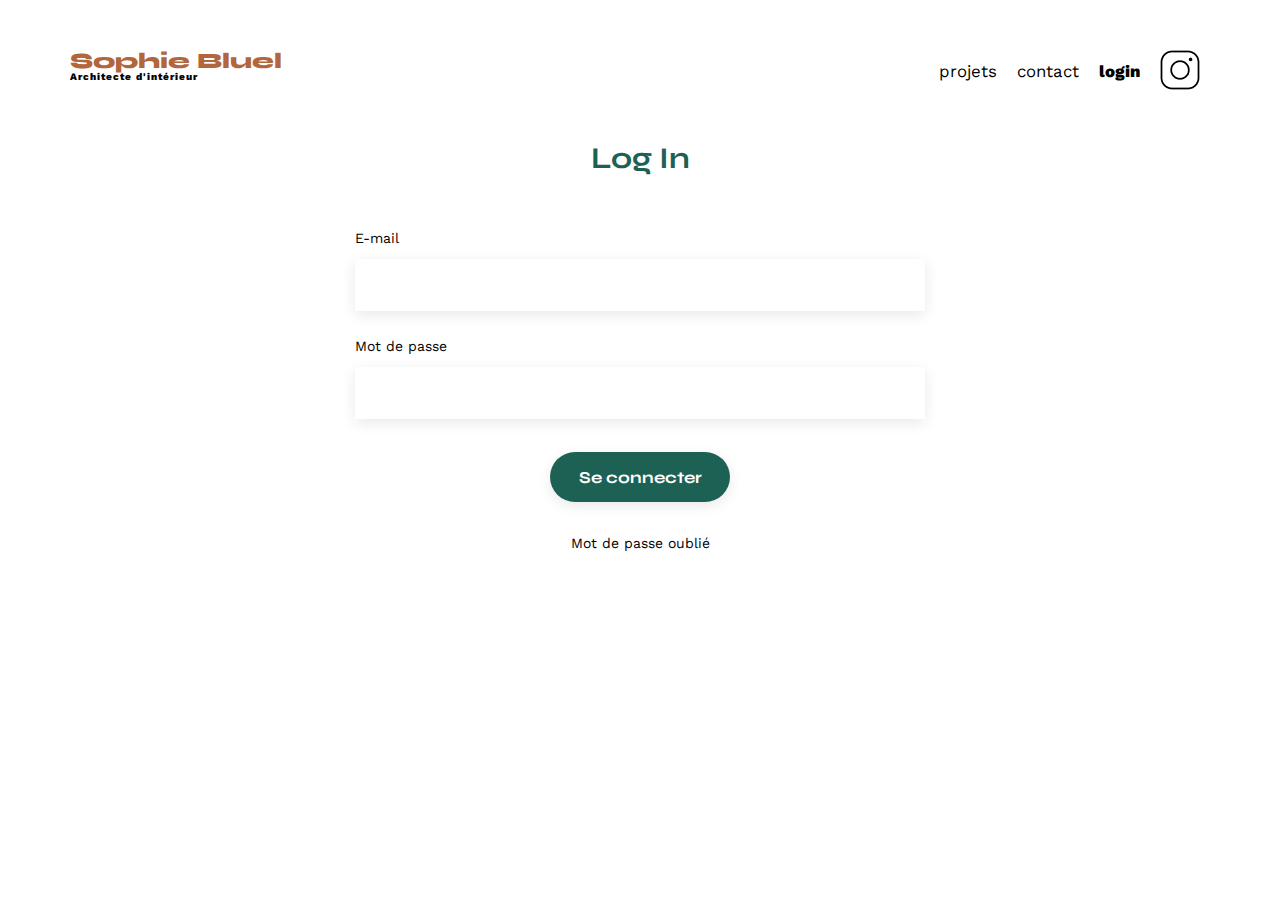
==== login.html @ 4ce9fcf2 "Premier dépôt" ====
<!DOCTYPE html>
<html lang="en">
<head>
    <meta charset="UTF-8">
    <title>Sophie Bluel - Log In</title>
    <meta name="viewport" content="width=device-width, initial-scale=1.0">
    <link rel="preconnect" href="https://fonts.googleapis.com">
	<link rel="preconnect" href="https://fonts.gstatic.com" crossorigin>
	<link href="https://fonts.googleapis.com/css2?family=Syne:wght@700;800&family=Work+Sans&display=swap" rel="stylesheet">
	<meta name="description" content="">
	<link rel="stylesheet" href="./assets/style.css">
	<script src="JS/login.js" async ></script>
</head>
<body>
    <header>
        <h1>Sophie Bluel <span>Architecte d'intérieur</span></h1>
        <nav>
            <ul>
                <li><a href="index.html">projets</a></li>
                <li>contact</li>
                <li class="selected"><a href="login.html">login</a></li>
                <li><img src="./assets/icons/instagram.png" alt="Instagram"></li>
            </ul>
        </nav>
    </header>
    <main>
        <section id="login">
            <h2>Log In</h2>
            <form action="#">
                <label for="email">E-mail</label>
                <input type="email" name="email" id="email">
                <label for="mdp">Mot de passe</label>
                <input type="text" name="mdp" id="mdp">
                <input type="submit" value="Se connecter">
                <a class="form__lien center" href="#">Mot de passe oublié</a>
            </form>
        </section>
    </main>
</body>
</html>
---- assets/style.css ----
/* http://meyerweb.com/eric/tools/css/reset/
   v2.0 | 20110126
   License: none (public domain)
*/

html, body, div, span, applet, object, iframe,
h1, h2, h3, h4, h5, h6, p, blockquote, pre,
a, abbr, acronym, address, big, cite, code,
del, dfn, em, img, ins, kbd, q, s, samp,
small, strike, strong, sub, sup, tt, var,
b, u, i, center,
dl, dt, dd, ol, ul, li,
fieldset, form, label, legend,
table, caption, tbody, tfoot, thead, tr, th, td,
article, aside, canvas, details, embed,
figure, figcaption, footer, header, hgroup,
menu, nav, output, ruby, section, summary,
time, mark, audio, video {
	margin: 0;
	padding: 0;
	border: 0;
	font-size: 100%;
	font: inherit;
	vertical-align: baseline;
	text-decoration: none;
	color: #000;
}
/* HTML5 display-role reset for older browsers */
article, aside, details, figcaption, figure,
footer, header, hgroup, menu, nav, section {
	display: block;
}
body {
	line-height: 1;
}
ol, ul {
	list-style: none;
}
blockquote, q {
	quotes: none;
}
blockquote:before, blockquote:after,
q:before, q:after {
	content: '';
	content: none;
}
table {
	border-collapse: collapse;
	border-spacing: 0;
}
/** end reset css**/


body {
	max-width: 1140px;
	margin:auto;
	font-family: 'Work Sans';
	font-size: 14px;
}
header {
	display: flex;
	justify-content: space-between;
	margin: 50px 0
}
section {
	margin: 50px 0
}

h1{
	display: flex;
	flex-direction: column;
	font-family: 'Syne';
	font-size: 22px;
	font-weight: 800;
	color: #B1663C
}

h1 > span {
	font-family: 'Work Sans';
	font-size:10px;
	letter-spacing: 0.1em;
;
}

h2{
	font-family: 'Syne';
	font-weight: 700;
	font-size: 30px;
	color: #1D6154
}
nav ul {
	display: flex;
	align-items: center;
	list-style-type: none;

}
nav li {
	padding: 0 10px;
	font-size: 1.2em;
}

li:hover {
	color: #B1663C;
}
nav .selected {
	font-weight: 800;
}
#introduction {
	display: flex;
	align-items: center;
}
#introduction figure {
	flex: 1
}
#introduction img {
	display: block;
	margin: auto;
	width: 80%;
}

#introduction article {
	flex: 1
}
#introduction h2 {
	margin-bottom: 1em;
}

#introduction p {
	margin-bottom: 0.5em;
}
#portfolio h2 {
	text-align: center;
	margin-bottom: 1em;
}

.filters {
	font-family: 'Syne';
	display: flex;
	gap: 20px;
	justify-content: center;
	margin:50px 0;
}
.filters button {
	font-family: 'Syne';
	font-weight: bold;
	font-size: 18px;
	color: #1D6154;
	padding: 10px 30px;
	border-radius: 30px;
	background-color: #fff;
	border-color: #1D6154;
}
.filters .selected {
	font-family: 'Syne';
	font-weight: bold;
	font-size: 18px;
	padding: 10px 30px;
	color: #fff;
	border-radius: 30px;
	border-color: #1D6154;
	background-color: #1D6154;
}

.gallery {
	width: 100%;
	display: grid;
	grid-template-columns: 1fr 1fr 1fr;
	grid-column-gap: 20px;
	grid-row-gap: 20px;
}

.gallery img {
	width: 100%;

}
.gallery figcaption {
	margin: 10px 0;
}
#contact {
	width: 50%;
margin: auto;
}
#contact > * {
	text-align: center;

}
#contact h2{
	margin-bottom: 20px;
}
#contact form {
	text-align: left;
	margin-top:30px;
	display: flex;
	flex-direction: column;
}

#contact input {
	height: 50px;
	font-size: 1.2em;
	border: none;
	box-shadow: 0px 4px 14px rgba(0, 0, 0, 0.09);
}
#contact label {
	margin: 2em 0 1em 0;
}
#contact textarea {
	border: none;
	box-shadow: 0px 4px 14px rgba(0, 0, 0, 0.09);
}

input[type="submit"]{
	font-family: 'Syne';
	font-weight: 700;
	color: white;
	background-color: #1D6154;
	margin : 2em auto ;
	width: 180px;
	text-align: center;
	border-radius: 60px ;
}

footer nav ul {
	display: flex;
	justify-content: flex-end;
	margin: 2em
}

#login {
	width: 50%;
margin: auto;
text-align: center;
}
#login h2{
	margin-bottom: 20px;
}
#login form {
	text-align: left;
	margin-top:30px;
	display: flex;
	flex-direction: column;
}

#login input {
	height: 50px;
	font-size: 1.2em;
	border: none;
	box-shadow: 0px 4px 14px rgba(0, 0, 0, 0.09);
}
#login label {
	margin: 2em 0 1em 0;
}
#login a {
	color: #000;
	text-align: center;
}
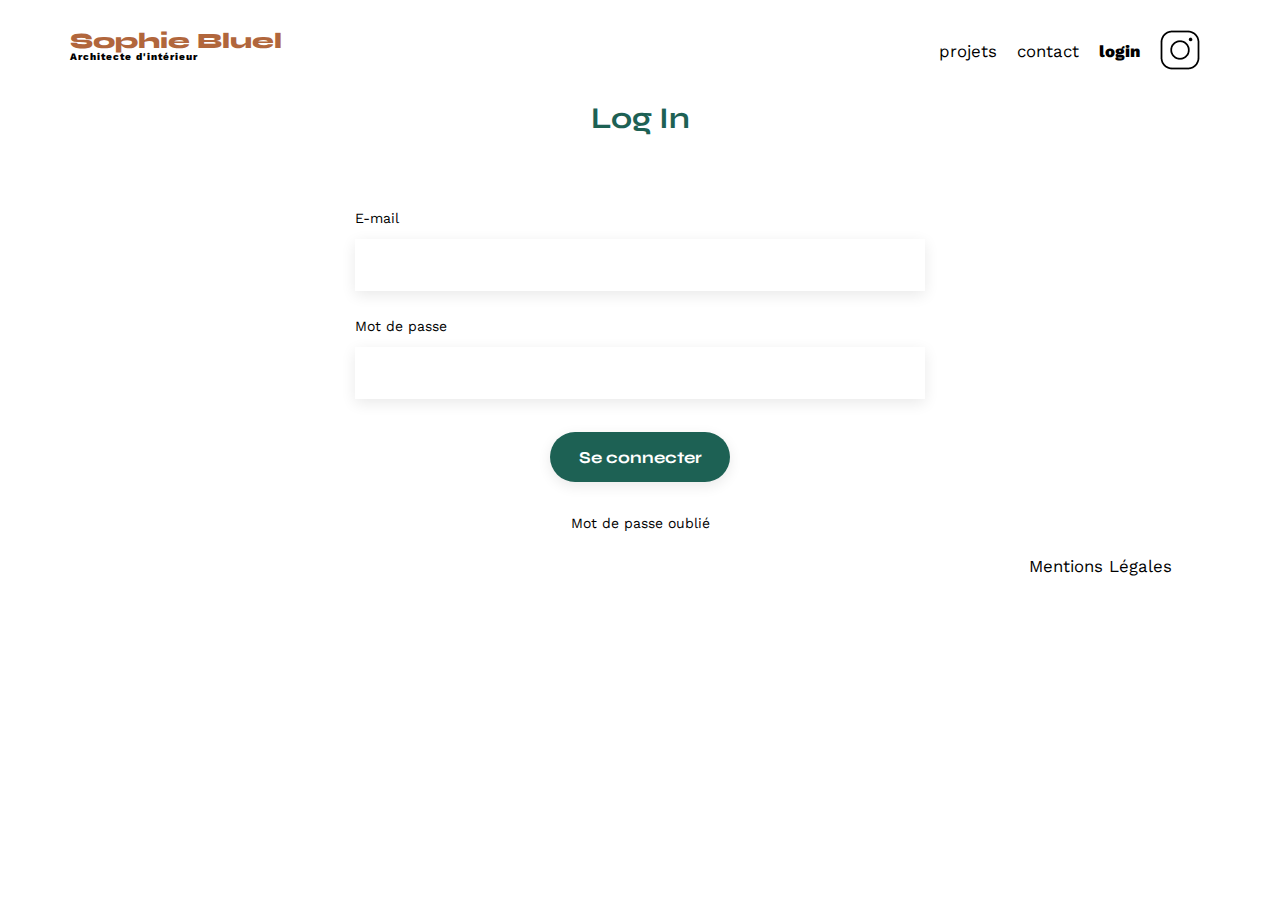
==== commit a358800d: "Login et logout fonctionnel" ====
--- a/login.html
+++ b/login.html
@@ -9,32 +9,42 @@
 	<link href="https://fonts.googleapis.com/css2?family=Syne:wght@700;800&family=Work+Sans&display=swap" rel="stylesheet">
 	<meta name="description" content="">
 	<link rel="stylesheet" href="./assets/style.css">
-	<script src="JS/login.js" async ></script>
+	<script src="JS/login.js" async></script>
 </head>
 <body>
     <header>
-        <h1>Sophie Bluel <span>Architecte d'intérieur</span></h1>
-        <nav>
-            <ul>
-                <li><a href="index.html">projets</a></li>
-                <li>contact</li>
-                <li class="selected"><a href="login.html">login</a></li>
-                <li><img src="./assets/icons/instagram.png" alt="Instagram"></li>
-            </ul>
-        </nav>
+        <div class="header">
+            <h1>Sophie Bluel <span>Architecte d'intérieur</span></h1>
+            <nav>
+                <ul>
+                    <li><a href="index.html">projets</a></li>
+                    <li>contact</li>
+                    <li class="selected"><a href="login.html">login</a></li>
+                    <li><img src="./assets/icons/instagram.png" alt="Instagram"></li>
+                </ul>
+            </nav>
+        </div>
     </header>
     <main>
         <section id="login">
             <h2>Log In</h2>
             <form action="#">
+                <p class="error_message"></p>
                 <label for="email">E-mail</label>
                 <input type="email" name="email" id="email">
                 <label for="mdp">Mot de passe</label>
-                <input type="text" name="mdp" id="mdp">
+                <input type="password" name="mdp" id="mdp">
                 <input type="submit" value="Se connecter">
                 <a class="form__lien center" href="#">Mot de passe oublié</a>
             </form>
         </section>
     </main>
 </body>
+<footer>
+	<nav>
+		<ul>
+			<li>Mentions Légales</li>
+		</ul>
+	</nav>
+</footer>
 </html>--- a/assets/style.css
+++ b/assets/style.css
@@ -59,8 +59,18 @@
 }
 header {
 	display: flex;
+	flex-direction: column;
+}
+.header {
+	display: flex;
 	justify-content: space-between;
-	margin: 50px 0
+	margin: 30px 0
+}
+header .edit {
+	width: 100%;
+	background-color: #000;
+	color: #fff!important;
+	text-align: center;
 }
 section {
 	margin: 50px 0
@@ -128,10 +138,21 @@
 #introduction p {
 	margin-bottom: 0.5em;
 }
-#portfolio h2 {
+#portfolio .portfolio__title{
+	display: flex;
+	justify-content: center;
+	align-items: center;
+	gap: 20px;
+}
+#portfolio .edit {
+	display: flex;
+	justify-content: center;
+	gap: 5px;
+}
+/* #portfolio h2 {
 	text-align: center;
 	margin-bottom: 1em;
-}
+} */
 
 .filters {
 	font-family: 'Syne';
@@ -141,6 +162,7 @@
 	margin:50px 0;
 }
 .filters button {
+	cursor: pointer;
 	font-family: 'Syne';
 	font-weight: bold;
 	font-size: 18px;
@@ -230,6 +252,10 @@
 margin: auto;
 text-align: center;
 }
+#login p {
+	color : #ff0000;
+	margin-top: 20px;
+}
 #login h2{
 	margin-bottom: 20px;
 }
@@ -254,3 +280,91 @@
 	text-align: center;
 }
 
+/* Style de la modal */
+.modal {
+	display: flex;
+	align-items: center;
+	justify-content: center;
+	position: fixed;
+	top: 0;
+	left: 0;
+	width: 100%;
+	height: 100%;
+	background-color: rgba(0, 0, 0, 0.6);
+}
+.modal_wrapper {
+	position: relative;
+	display: flex;
+	justify-content: center;
+	padding: 0 50px;
+	width: 630px;
+	max-width: calc(100vw - 20px);
+	max-height: calc(100vw - 20px);
+	background-color: #fff;
+}
+.modal_wrapper .close {
+	cursor: pointer;
+	position: absolute;
+	padding: 20px;
+	top: 0;
+	right: 0;
+}
+.gallery_container {
+	padding: 50px 0;
+	display: grid;
+	grid-template-columns: 1fr 1fr 1fr 1fr 1fr;
+	gap: 20px;
+	border-bottom: 1px solid #B3B3B3;
+	margin-bottom: 30px;
+}
+.modal img {
+	width: 75px;
+	height: 100px;
+}
+.modal h3 {
+	text-align: center;
+	font-size: 26px;
+}
+.modal .button_green {
+	margin: auto;
+	width: 250px;
+	height: 40px;
+	font-family: 'Syne';
+	font-weight: 300;
+	font-size: 14px;
+	color: #fff;
+	border-radius: 30px;
+	border-color: #1D6154;
+	background-color: #1D6154;
+}
+#delete_work {
+	display: flex;
+	flex-direction: column;
+	justify-content: center;
+}
+.upload_photo {
+	padding: 10px 30px;
+	margin: 10px 0;
+	border : none;
+	border-radius: 20px;
+	background-color: #CBD6DC;
+	color: #306685;
+	font-size: 14px;
+	font-weight: 500;
+}
+.add_photo {
+	display: flex;
+	flex-direction: column;
+	justify-content: center;
+	align-items: center;
+	width: 420px;
+	height: 170px;
+	background-color: #E8F1F6;
+}
+.add_photo .fa-image {
+	font-size: 76px;
+	color: #B9C5CC;
+}
+.add_photo p {
+	font-size: 10px;
+}
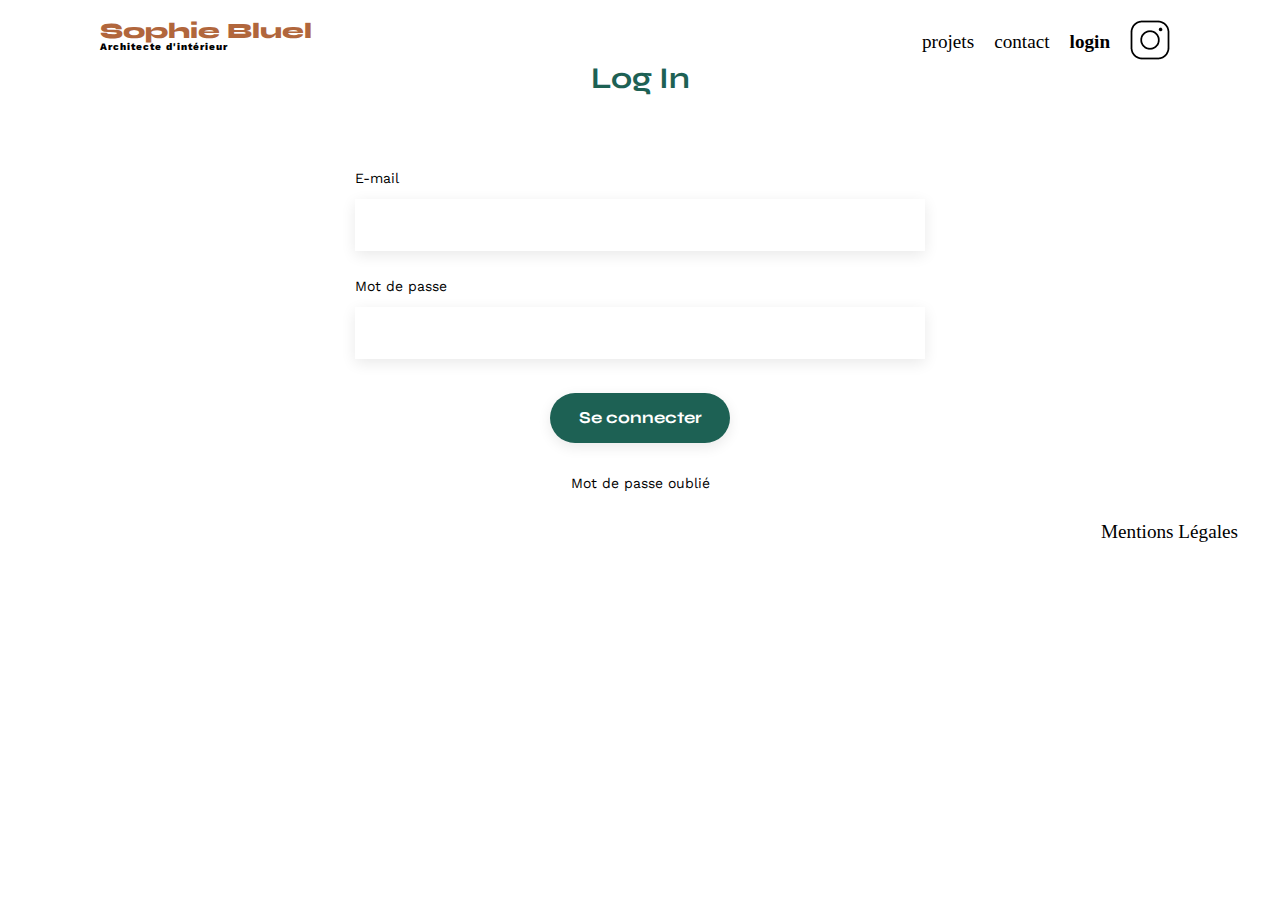
==== commit 00877080: "Amélioration login logout" ====
--- a/login.html
+++ b/login.html
@@ -8,7 +8,7 @@
 	<link rel="preconnect" href="https://fonts.gstatic.com" crossorigin>
 	<link href="https://fonts.googleapis.com/css2?family=Syne:wght@700;800&family=Work+Sans&display=swap" rel="stylesheet">
 	<meta name="description" content="">
-	<link rel="stylesheet" href="./assets/style.css">
+	<link rel="stylesheet" href="./assets/CSS/style.css">
 	<script src="JS/login.js" async></script>
 </head>
 <body>
--- a/assets/CSS/style.css
+++ b/assets/CSS/style.css
@@ -0,0 +1,474 @@
+/* http://meyerweb.com/eric/tools/css/reset/
+   v2.0 | 20110126
+   License: none (public domain)
+*/
+
+html, body, div, span, applet, object, iframe,
+h1, h2, h4, h5, h6, p, blockquote, pre,
+a, abbr, acronym, address, big, cite, code,
+del, dfn, em, img, ins, kbd, q, s, samp,
+small, strike, strong, sub, sup, tt, var,
+b, u, center,
+dl, dt, dd, ol, ul, li,
+fieldset, form, label, legend,
+table, caption, tbody, tfoot, thead, tr, th, td,
+article, aside, canvas, details, embed,
+figure, figcaption, footer, header, hgroup,
+menu, nav, output, ruby, section, summary,
+time, mark, audio, video {
+	margin: 0;
+	padding: 0;
+	border: 0;
+	font-size: 100%;
+	font: inherit;
+	vertical-align: baseline;
+	text-decoration: none;
+	color: #000;
+}
+h3, i {
+	margin: 0;
+	padding: 0;
+	border: 0;
+	font-size: 100%;
+	font: inherit;
+	vertical-align: baseline;
+	text-decoration: none;
+}
+/* HTML5 display-role reset for older browsers */
+article, aside, details, figcaption, figure,
+footer, header, hgroup, menu, nav, section {
+	display: block;
+}
+body {
+	line-height: 1;
+}
+ol, ul {
+	list-style: none;
+}
+blockquote, q {
+	quotes: none;
+}
+blockquote:before, blockquote:after,
+q:before, q:after {
+	content: '';
+	content: none;
+}
+table {
+	border-collapse: collapse;
+	border-spacing: 0;
+}
+/** end reset css**/
+
+
+main {
+	max-width: 1140px;
+	margin:auto;
+	font-family: 'Work Sans';
+	font-size: 14px;
+}
+header {
+	width: 100%;
+	display: flex;
+	flex-direction: column;
+}
+header .header {
+	margin-top: 20px;
+	display: flex;
+	justify-content: center;
+	gap: 600px;
+	/* max-width: 1140px;
+	display: flex;
+	justify-content: center; */
+}
+header .edit {
+	width: 100%;
+	background-color: #000;
+	color: #fff;
+	display: flex;
+	flex-direction: row;
+	justify-content: center;
+	padding: 20px 0;
+	gap: 10px;
+}
+section {
+	margin: 50px 0
+}
+
+h1{
+	display: flex;
+	flex-direction: column;
+	font-family: 'Syne';
+	font-size: 22px;
+	font-weight: 800;
+	color: #B1663C
+}
+
+h1 > span {
+	font-family: 'Work Sans';
+	font-size:10px;
+	letter-spacing: 0.1em;
+;
+}
+
+h2{
+	font-family: 'Syne';
+	font-weight: 700;
+	font-size: 30px;
+	color: #1D6154
+}
+nav ul {
+	display: flex;
+	align-items: center;
+	list-style-type: none;
+
+}
+nav li {
+	padding: 0 10px;
+	font-size: 1.2em;
+}
+
+li:hover {
+	color: #B1663C;
+}
+nav .selected {
+	font-weight: 800;
+}
+#introduction {
+	display: flex;
+	align-items: center;
+}
+#introduction figure {
+	flex: 1
+}
+#introduction img {
+	display: block;
+	margin: auto;
+	width: 80%;
+}
+
+#introduction article {
+	flex: 1
+}
+#introduction h2 {
+	margin-bottom: 1em;
+}
+
+#introduction p {
+	margin-bottom: 0.5em;
+}
+#portfolio .portfolio__title{
+	display: flex;
+	justify-content: center;
+	align-items: center;
+	gap: 20px;
+}
+#portfolio .edit {
+	display: flex;
+	justify-content: center;
+	gap: 5px;
+}
+
+.filters {
+	font-family: 'Syne';
+	display: flex;
+	gap: 20px;
+	justify-content: center;
+	margin:50px 0;
+}
+.filters button {
+	cursor: pointer;
+	font-family: 'Syne';
+	font-weight: bold;
+	font-size: 18px;
+	color: #1D6154;
+	padding: 10px 30px;
+	border-radius: 30px;
+	background-color: #fff;
+	/* border-color: #23c5d1; */
+}
+.filters .selected {
+	font-family: 'Syne';
+	font-weight: bold;
+	font-size: 18px;
+	padding: 10px 30px;
+	color: #fff;
+	border-radius: 30px;
+	border-color: #23c5d1;
+	background-color: #1D6154;
+}
+
+.gallery {
+	width: 100%;
+	display: grid;
+	grid-template-columns: 1fr 1fr 1fr;
+	grid-column-gap: 20px;
+	grid-row-gap: 20px;
+}
+
+.gallery img {
+	width: 100%;
+
+}
+.gallery figcaption {
+	margin: 10px 0;
+}
+#contact {
+	width: 50%;
+margin: auto;
+}
+#contact > * {
+	text-align: center;
+
+}
+#contact h2{
+	margin-bottom: 20px;
+}
+#contact form {
+	text-align: left;
+	margin-top:30px;
+	display: flex;
+	flex-direction: column;
+}
+
+#contact input {
+	height: 50px;
+	font-size: 1.2em;
+	border: none;
+	box-shadow: 0px 4px 14px rgba(0, 0, 0, 0.09);
+}
+#contact label {
+	margin: 2em 0 1em 0;
+}
+#contact textarea {
+	border: none;
+	box-shadow: 0px 4px 14px rgba(0, 0, 0, 0.09);
+}
+
+input[type="submit"]{
+	font-family: 'Syne';
+	font-weight: 700;
+	color: white;
+	background-color: #1D6154;
+	margin : 2em auto ;
+	width: 180px;
+	text-align: center;
+	border-radius: 60px ;
+}
+
+footer nav ul {
+	display: flex;
+	justify-content: flex-end;
+	margin: 2em
+}
+
+#login {
+	width: 50%;
+margin: auto;
+text-align: center;
+}
+#login p {
+	color : #ff0000;
+	margin-top: 20px;
+}
+#login h2{
+	margin-bottom: 20px;
+}
+#login form {
+	text-align: left;
+	margin-top:30px;
+	display: flex;
+	flex-direction: column;
+}
+
+#login input {
+	height: 50px;
+	font-size: 1.2em;
+	border: none;
+	box-shadow: 0px 4px 14px rgba(0, 0, 0, 0.09);
+}
+#login label {
+	margin: 2em 0 1em 0;
+}
+#login a {
+	color: #000;
+	text-align: center;
+}
+
+/* Style de la modal */
+/* #add_work form {
+	margin: 30px 0;
+	border-bottom: 1px solid #B3B3B3;
+} */
+.modal {
+	display: flex;
+	align-items: center;
+	justify-content: center;
+	position: fixed;
+	top: 0;
+	left: 0;
+	width: 100%;
+	height: 100%;
+	background-color: rgba(0, 0, 0, 0.6);
+}
+.modal .fa-solid {
+	cursor: pointer;
+}
+.modal_wrapper {
+	/* overflow: hidden; */
+	position: relative;
+	display: flex;
+	justify-content: center;
+	padding: 0 30px;
+	max-width: calc(100vh - 80px);
+	max-height: calc(100vh - 100px);
+    overflow-y: auto;
+	background-color: #fff;
+}
+.modal_wrapper .close {
+	cursor: pointer;
+	font-size: 16px;
+	font-weight: 800;
+	position: absolute;
+	padding: 20px;
+	top: 0;
+	right: 0;
+}
+.gallery_container {
+	padding: 50px 0;
+	display: grid;
+	grid-template-columns: 1fr 1fr 1fr 1fr 1fr;
+	gap: 20px;
+	border-bottom: 1px solid #B3B3B3;
+	margin-bottom: 30px;
+}
+.gallery_container img {
+	width: 75px;
+	height: 100px;
+}
+.modal figure {
+	position: relative;
+}
+.modal .fa-trash-can {
+	top: 5px;
+	right: 5px;
+	border-radius: 2px;
+	padding: 5px;
+	font-size: 12px;
+	position: absolute;
+	color: #fff;
+	background-color: #000;
+}
+.modal .fa-arrow-left {
+	padding: 20px;
+	position: absolute;
+	top: 0px;
+	left: 0px;
+}
+.modal h3 {
+	text-align: center;
+	font-size: 26px;
+	margin-bottom: 30px;
+}
+.modal .button_green {
+	margin: auto;
+	width: 250px;
+	height: 40px;
+	font-family: 'Syne';
+	font-weight: 300;
+	font-size: 14px;
+	color: #fff;
+	border-radius: 30px;
+	border-color: #1D6154;
+	background-color: #1D6154;
+}
+#delete_work {
+	display: flex;
+	flex-direction: column;
+	justify-content: center;
+}
+.upload_photo {
+	padding: 10px 30px;
+	margin: 10px 0;
+	border : none;
+	border-radius: 20px;
+	background-color: #CBD6DC;
+	color: #306685;
+	font-size: 14px;
+	font-weight: 500;
+}
+.add_photo {
+	position: relative;
+	display: flex;
+	flex-direction: column;
+	justify-content: center;
+	align-items: center;
+	width: 420px;
+	height: 170px;
+	background-color: #E8F1F6;
+}
+.add_photo .fa-image {
+	font-size: 76px;
+	color: #B9C5CC;
+}
+.add_photo p {
+	font-size: 10px;
+}
+.add_photo img {
+	display: none;
+	max-width: 100%;
+	height: 100%;
+	z-index: 2;
+	position: absolute;
+  }
+#add_work {
+	display: flex;
+	flex-direction: column;
+}
+#add_work #file {
+	width: 100%;
+	height: 100%;
+	top: 0;
+	left: 0;
+	cursor: pointer;
+	position: absolute;
+	opacity: 0;
+}
+#add_work img {
+	display: none;
+	max-width: 100%;
+	height: 100%;
+	z-index: 2;
+	position: absolute;
+  }
+#add_work form {
+	text-align: left;
+	margin:10px 0 50px 0;
+	display: flex;
+	flex-direction: column;
+}
+
+#add_work input, #add_work select {
+	cursor: pointer;
+	height: 50px;
+	font-size: 1.2em;
+	border: none;
+	box-shadow: 0px 4px 14px rgba(0, 0, 0, 0.09);
+}
+.separate {
+	margin: 30px 0;
+	border-bottom: 1px solid #B3B3B3;
+}
+#add_work label {
+	margin: 2em 0 1em 0;
+}
+#add_work .button_submit {
+	display: flex;
+	justify-content: center;
+	padding: 10px 50px;
+	border : none;
+	border-radius: 20px;
+	background-color: #A7A7A7;
+	color: #fff;
+	font-size: 16px;
+	font-weight: 500;
+}
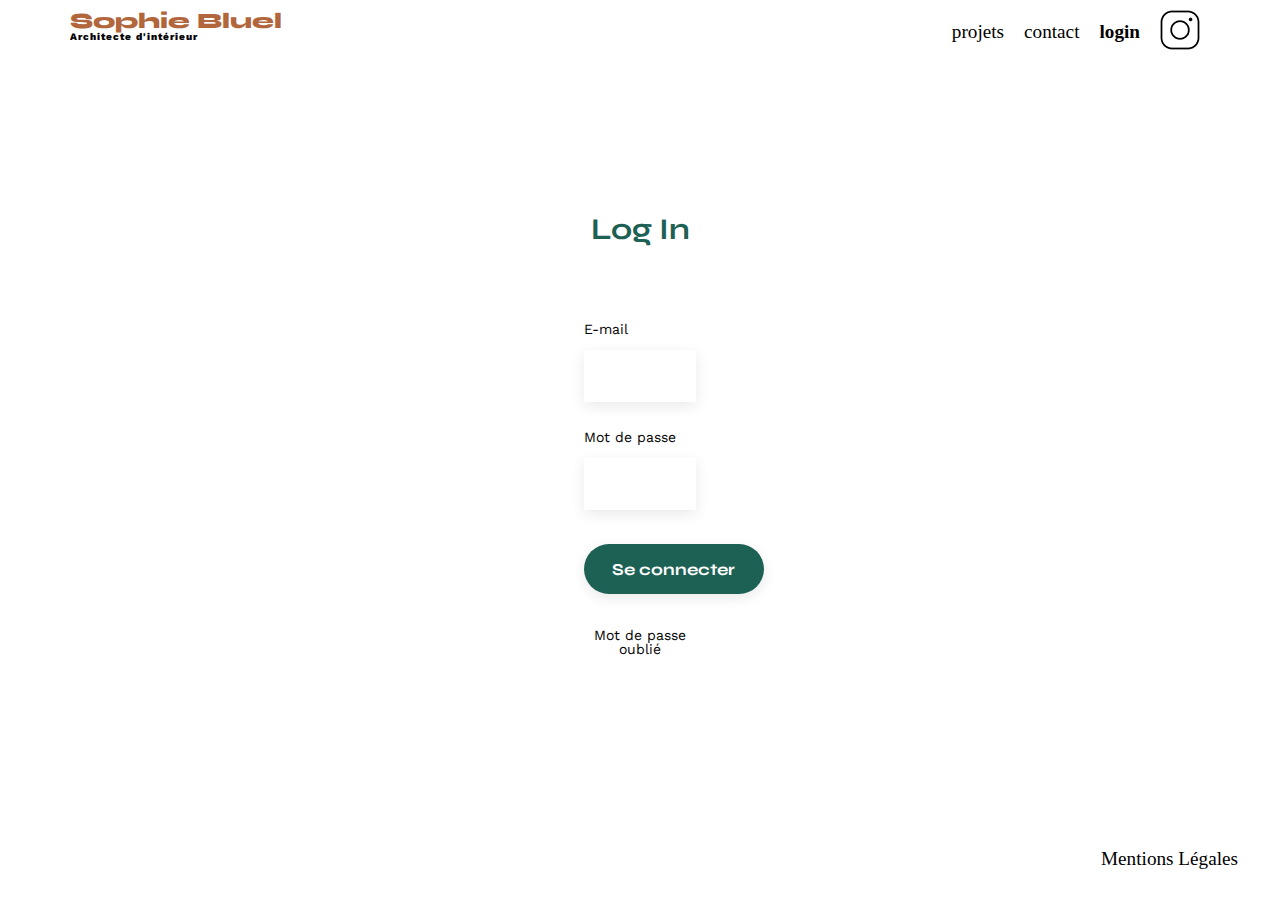
==== commit a8da9b0a: "Ajustement index et header" ====
--- a/login.html
+++ b/login.html
@@ -8,7 +8,7 @@
 	<link rel="preconnect" href="https://fonts.gstatic.com" crossorigin>
 	<link href="https://fonts.googleapis.com/css2?family=Syne:wght@700;800&family=Work+Sans&display=swap" rel="stylesheet">
 	<meta name="description" content="">
-	<link rel="stylesheet" href="./assets/CSS/style.css">
+	<link rel="stylesheet" href="./assets/style.css">
 	<script src="JS/login.js" async></script>
 </head>
 <body>
--- a/assets/style.css
+++ b/assets/style.css
@@ -0,0 +1,503 @@
+/* http://meyerweb.com/eric/tools/css/reset/
+   v2.0 | 20110126
+   License: none (public domain)
+*/
+
+html, body, div, span, applet, object, iframe,
+h1, h2, h4, h5, h6, p, blockquote, pre,
+a, abbr, acronym, address, big, cite, code,
+del, dfn, em, img, ins, kbd, q, s, samp,
+small, strike, strong, sub, sup, tt, var,
+b, u, center,
+dl, dt, dd, ol, ul, li,
+fieldset, form, label, legend,
+table, caption, tbody, tfoot, thead, tr, th, td,
+article, aside, canvas, details, embed,
+figure, figcaption, footer, header, hgroup,
+menu, nav, output, ruby, section, summary,
+time, mark, audio, video {
+	margin: 0;
+	padding: 0;
+	border: 0;
+	font-size: 100%;
+	font: inherit;
+	vertical-align: baseline;
+	text-decoration: none;
+	color: #000;
+}
+h3, i {
+	margin: 0;
+	padding: 0;
+	border: 0;
+	font-size: 100%;
+	font: inherit;
+	vertical-align: baseline;
+	text-decoration: none;
+}
+button {
+	border-style: solid;
+}
+/* HTML5 display-role reset for older browsers */
+article, aside, details, figcaption, figure,
+footer, header, hgroup, menu, nav, section {
+	display: block;
+}
+body {
+	line-height: 1;
+	min-height: 100vh;
+	display: flex;
+	flex-direction: column;
+	justify-content: space-between;
+}
+ol, ul {
+	list-style: none;
+}
+blockquote, q {
+	quotes: none;
+}
+blockquote:before, blockquote:after,
+q:before, q:after {
+	content: '';
+	content: none;
+}
+table {
+	border-collapse: collapse;
+	border-spacing: 0;
+}
+/** end reset css**/
+
+/* Généralités */
+main {
+	margin: auto;
+	max-width: 1140px;
+	font-family: 'Work Sans';
+	font-size: 14px;
+}
+header {
+	width: 100%;
+	display: flex;
+	flex-direction: column;
+	justify-content: center;
+	/* align-items: center; */
+}
+header .header {
+	width: 1140px;
+	margin: auto;
+	padding-top: 10px;
+	display: flex;
+	justify-content: space-between;
+}
+header .edit {
+	width: 100%;
+	background-color: #000;
+	color: #fff;
+	display: flex;
+	flex-direction: row;
+	justify-content: center;
+	padding: 20px 0;
+	gap: 10px;
+}
+section {
+	margin: 50px 0
+}
+
+h1{
+	display: flex;
+	flex-direction: column;
+	font-family: 'Syne';
+	font-size: 22px;
+	font-weight: 800;
+	color: #B1663C
+}
+
+h1 > span {
+	font-family: 'Work Sans';
+	font-size:10px;
+	letter-spacing: 0.1em;
+;
+}
+
+h2{
+	font-family: 'Syne';
+	font-weight: 700;
+	font-size: 30px;
+	color: #1D6154
+}
+nav ul {
+	display: flex;
+	align-items: center;
+	list-style-type: none;
+
+}
+nav li {
+	padding: 0 10px;
+	font-size: 1.2em;
+}
+
+li:hover {
+	color: #B1663C;
+}
+nav .selected {
+	font-weight: 800;
+}
+
+/* Introduction */
+#introduction {
+	display: flex;
+	align-items: center;
+}
+#introduction figure {
+	flex: 1
+}
+#introduction img {
+	display: block;
+	margin: auto;
+	width: 80%;
+}
+
+#introduction article {
+	flex: 1
+}
+#introduction h2 {
+	margin-bottom: 1em;
+}
+
+#introduction p {
+	margin-bottom: 0.5em;
+}
+
+/* Portfolio général */
+#portfolio .portfolio__title{
+	display: flex;
+	justify-content: center;
+	align-items: center;
+	gap: 20px;
+}
+#portfolio .edit {
+	display: flex;
+	justify-content: center;
+	gap: 5px;
+}
+
+.filters {
+	font-family: 'Syne';
+	display: flex;
+	gap: 20px;
+	justify-content: center;
+	margin:50px 0;
+}
+.filters button {
+	cursor: pointer;
+	font-family: 'Syne';
+	font-weight: bold;
+	font-size: 18px;
+	color: #1D6154;
+	padding: 10px 30px;
+	border-radius: 30px;
+	background-color: #fff;
+	border-color:#1D6154
+}
+.filters .selected {
+	font-family: 'Syne';
+	font-weight: bold;
+	font-size: 18px;
+	padding: 10px 30px;
+	color: #fff;
+	border-radius: 30px;
+	border-color: #1D6154;
+	background-color: #1D6154;
+}
+
+.gallery {
+	width: 100%;
+	display: grid;
+	grid-template-columns: 1fr 1fr 1fr;
+	grid-column-gap: 20px;
+	grid-row-gap: 40px;
+}
+
+.gallery img {
+	width: 100%;
+	height: 100%;
+
+}
+.gallery figcaption {
+	margin: 10px 0;
+}
+#contact {
+	width: 50%;
+margin: auto;
+}
+#contact > * {
+	text-align: center;
+
+}
+#contact h2{
+	margin-bottom: 20px;
+}
+#contact form {
+	text-align: left;
+	margin-top:30px;
+	display: flex;
+	flex-direction: column;
+}
+
+#contact input {
+	height: 50px;
+	font-size: 1.2em;
+	border: none;
+	box-shadow: 0px 4px 14px rgba(0, 0, 0, 0.09);
+}
+#contact label {
+	margin: 2em 0 1em 0;
+}
+#contact textarea {
+	border: none;
+	box-shadow: 0px 4px 14px rgba(0, 0, 0, 0.09);
+}
+
+input[type="submit"]{
+	font-family: 'Syne';
+	font-weight: 700;
+	color: white;
+	background-color: #1D6154;
+	margin : 2em auto ;
+	width: 180px;
+	text-align: center;
+	border-radius: 60px ;
+}
+
+footer nav ul {
+	display: flex;
+	justify-content: flex-end;
+	margin: 2em
+}
+
+#login {
+	width: 50%;
+margin: auto;
+text-align: center;
+}
+#login p {
+	color : #ff0000;
+	margin-top: 20px;
+}
+#login h2{
+	margin-bottom: 20px;
+}
+#login form {
+	text-align: left;
+	margin-top:30px;
+	display: flex;
+	flex-direction: column;
+}
+
+#login input {
+	height: 50px;
+	font-size: 1.2em;
+	border: none;
+	box-shadow: 0px 4px 14px rgba(0, 0, 0, 0.09);
+}
+#login label {
+	margin: 2em 0 1em 0;
+}
+#login a {
+	color: #000;
+	text-align: center;
+}
+
+/* Style de la modal */
+/* #add_work form {
+	margin: 30px 0;
+	border-bottom: 1px solid #B3B3B3;
+} */
+.modal {
+	display: flex;
+	align-items: center;
+	justify-content: center;
+	position: fixed;
+	top: 0;
+	left: 0;
+	width: 100%;
+	height: 100%;
+	background-color: rgba(0, 0, 0, 0.6);
+}
+.modal .fa-solid {
+	cursor: pointer;
+}
+.modal_wrapper {
+	/* overflow: hidden; */
+	position: relative;
+	display: flex;
+	justify-content: center;
+	padding: 10px 30px;
+	max-width: calc(100vh - 80px);
+	max-height: calc(100vh - 60px);
+    overflow-y: auto;
+	background-color: #fff;
+}
+.modal_wrapper section {
+	margin: 20px 0;
+}
+.modal_wrapper .close {
+	cursor: pointer;
+	font-size: 16px;
+	font-weight: 800;
+	position: absolute;
+	padding: 20px;
+	top: 0;
+	right: 0;
+}
+.gallery_container {
+	padding: 50px 0;
+	display: grid;
+	grid-template-columns: 1fr 1fr 1fr 1fr 1fr;
+	gap: 20px;
+	border-bottom: 1px solid #B3B3B3;
+	margin-bottom: 30px;
+}
+.gallery_container img {
+	width: 75px;
+	height: 100px;
+}
+.modal figure {
+	position: relative;
+}
+.modal .fa-trash-can {
+	top: 5px;
+	right: 5px;
+	border-radius: 2px;
+	padding: 5px;
+	font-size: 12px;
+	position: absolute;
+	color: #fff;
+	background-color: #000;
+}
+.modal .fa-arrow-left {
+	padding: 20px;
+	position: absolute;
+	top: 0px;
+	left: 0px;
+}
+.modal h3 {
+	text-align: center;
+	font-size: 26px;
+}
+#delete_work button {
+	margin: auto;
+	width: 250px;
+	height: 60px;
+	font-family: 'Syne';
+	font-weight: 300;
+	font-size: 14px;
+	color: #fff;
+	border-radius: 30px;
+	border-color: #1D6154;
+	background-color: #1D6154;
+}
+#delete_work {
+	display: flex;
+	flex-direction: column;
+}
+.upload_photo {
+	padding: 10px 30px;
+	margin: 10px 0;
+	border : none;
+	border-radius: 20px;
+	background-color: #CBD6DC;
+	color: #306685;
+	font-size: 14px;
+	font-weight: 500;
+}
+.add_photo {
+	position: relative;
+	display: flex;
+	flex-direction: column;
+	justify-content: center;
+	align-items: center;
+	width: 420px;
+	height: 170px;
+	background-color: #E8F1F6;
+}
+.add_photo .fa-image {
+	font-size: 76px;
+	color: #B9C5CC;
+}
+.add_photo p {
+	font-size: 10px;
+}
+.add_photo img {
+	display: none;
+	max-width: 100%;
+	height: 100%;
+	z-index: 2;
+	position: absolute;
+  }
+#add_work {
+	display: flex;
+	flex-direction: column;
+}
+#add_work #file {
+	width: 100%;
+	height: 100%;
+	top: 0;
+	left: 0;
+	cursor: pointer;
+	position: absolute;
+	opacity: 0;
+}
+#add_work img {
+	display: none;
+	max-width: 100%;
+	height: 100%;
+	z-index: 2;
+	position: absolute;
+  }
+#add_work form {
+	text-align: left;
+	margin:10px 0 50px 0;
+	display: flex;
+	flex-direction: column;
+}
+
+#add_work input, #add_work select {
+	cursor: pointer;
+	height: 50px;
+	font-size: 1.2em;
+	border: none;
+	box-shadow: 0px 4px 14px rgba(0, 0, 0, 0.09);
+}
+.separate {
+	margin: 30px 0;
+	border-bottom: 1px solid #B3B3B3;
+}
+#add_work label {
+	margin: 2em 0 1em 0;
+}
+#add_work .button_grey {
+	margin: auto;
+	display: flex;
+	justify-content: center;
+	max-width: 250px;
+	padding: 10px 100px;
+	border : none;
+	border-radius: 20px;
+	background-color: #A7A7A7;
+	color: #fff;
+	font-size: 16px;
+	font-weight: 500;
+}
+#add_work .button_green {
+	cursor: pointer;
+	margin: auto;
+	display: flex;
+	justify-content: center;
+	max-width: 250px;
+	padding: 10px 100px;
+	border : none;
+	border-radius: 20px;
+	background-color: #1D6154;
+	color: #fff;
+	font-size: 16px;
+	font-weight: 500;
+}
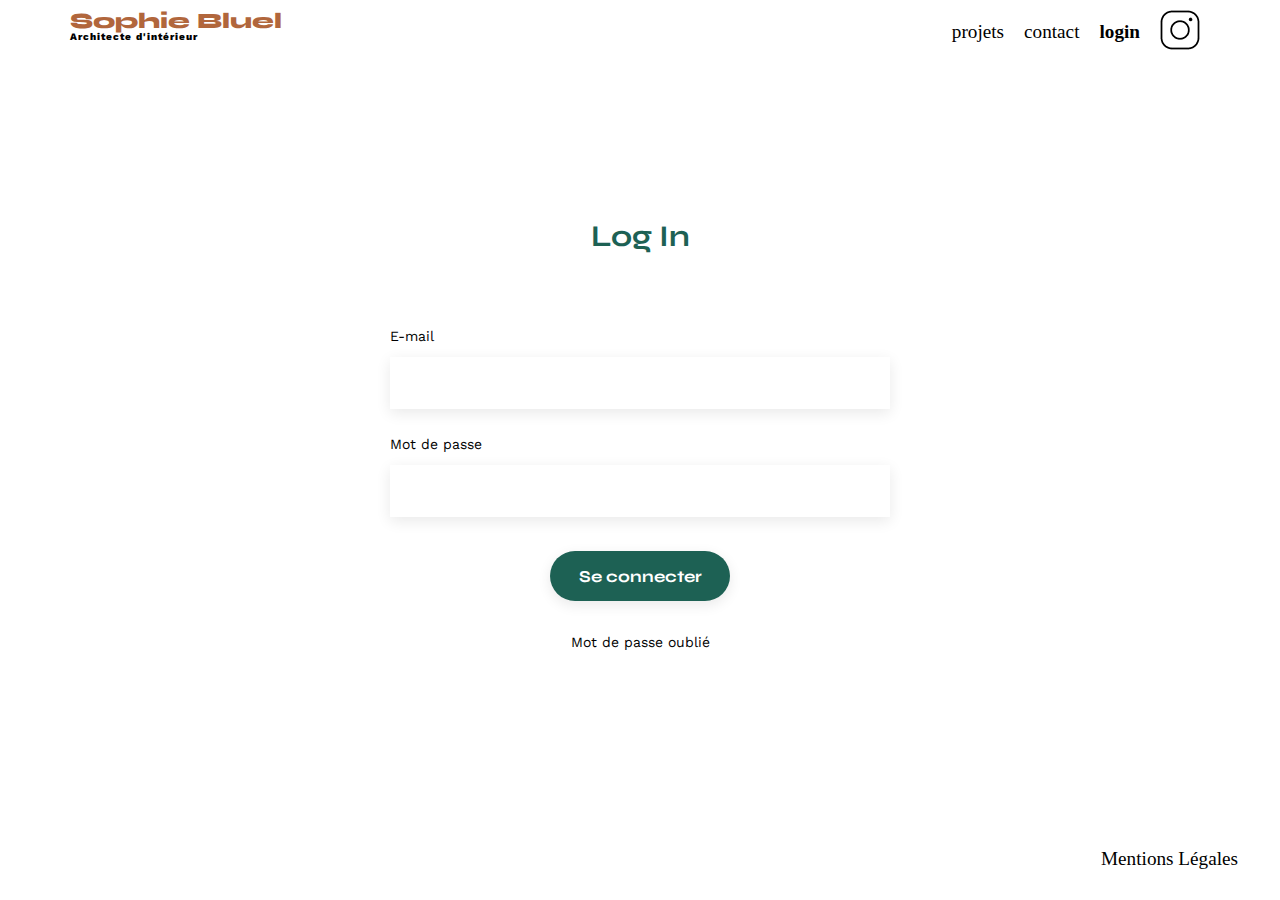
==== commit 9f18b7a0: "Repo projet P6" ====
--- a/login.html
+++ b/login.html
@@ -39,12 +39,13 @@
             </form>
         </section>
     </main>
+    <footer>
+        <nav>
+            <ul>
+                <li>Mentions Légales</li>
+            </ul>
+        </nav>
+    </footer>
 </body>
-<footer>
-	<nav>
-		<ul>
-			<li>Mentions Légales</li>
-		</ul>
-	</nav>
-</footer>
+
 </html>--- a/assets/style.css
+++ b/assets/style.css
@@ -78,7 +78,6 @@
 	display: flex;
 	flex-direction: column;
 	justify-content: center;
-	/* align-items: center; */
 }
 header .header {
 	width: 1140px;
@@ -224,6 +223,8 @@
 .gallery figcaption {
 	margin: 10px 0;
 }
+
+/* Contact */
 #contact {
 	width: 50%;
 margin: auto;
@@ -273,6 +274,11 @@
 	margin: 2em
 }
 
+/* ----------------- Page login ---------------- */
+
+main #login {
+	width: 500px;
+}
 #login {
 	width: 50%;
 margin: auto;
@@ -306,11 +312,8 @@
 	text-align: center;
 }
 
-/* Style de la modal */
-/* #add_work form {
-	margin: 30px 0;
-	border-bottom: 1px solid #B3B3B3;
-} */
+/* ---------------- Modal -----------------*/
+
 .modal {
 	display: flex;
 	align-items: center;
@@ -328,8 +331,6 @@
 .modal_wrapper {
 	/* overflow: hidden; */
 	position: relative;
-	display: flex;
-	justify-content: center;
 	padding: 10px 30px;
 	max-width: calc(100vh - 80px);
 	max-height: calc(100vh - 60px);
@@ -382,11 +383,12 @@
 .modal h3 {
 	text-align: center;
 	font-size: 26px;
+	margin-bottom: 20px;
 }
 #delete_work button {
 	margin: auto;
+	padding: 10px 50px;
 	width: 250px;
-	height: 60px;
 	font-family: 'Syne';
 	font-weight: 300;
 	font-size: 14px;
@@ -455,7 +457,7 @@
   }
 #add_work form {
 	text-align: left;
-	margin:10px 0 50px 0;
+	margin:10px 0;
 	display: flex;
 	flex-direction: column;
 }
